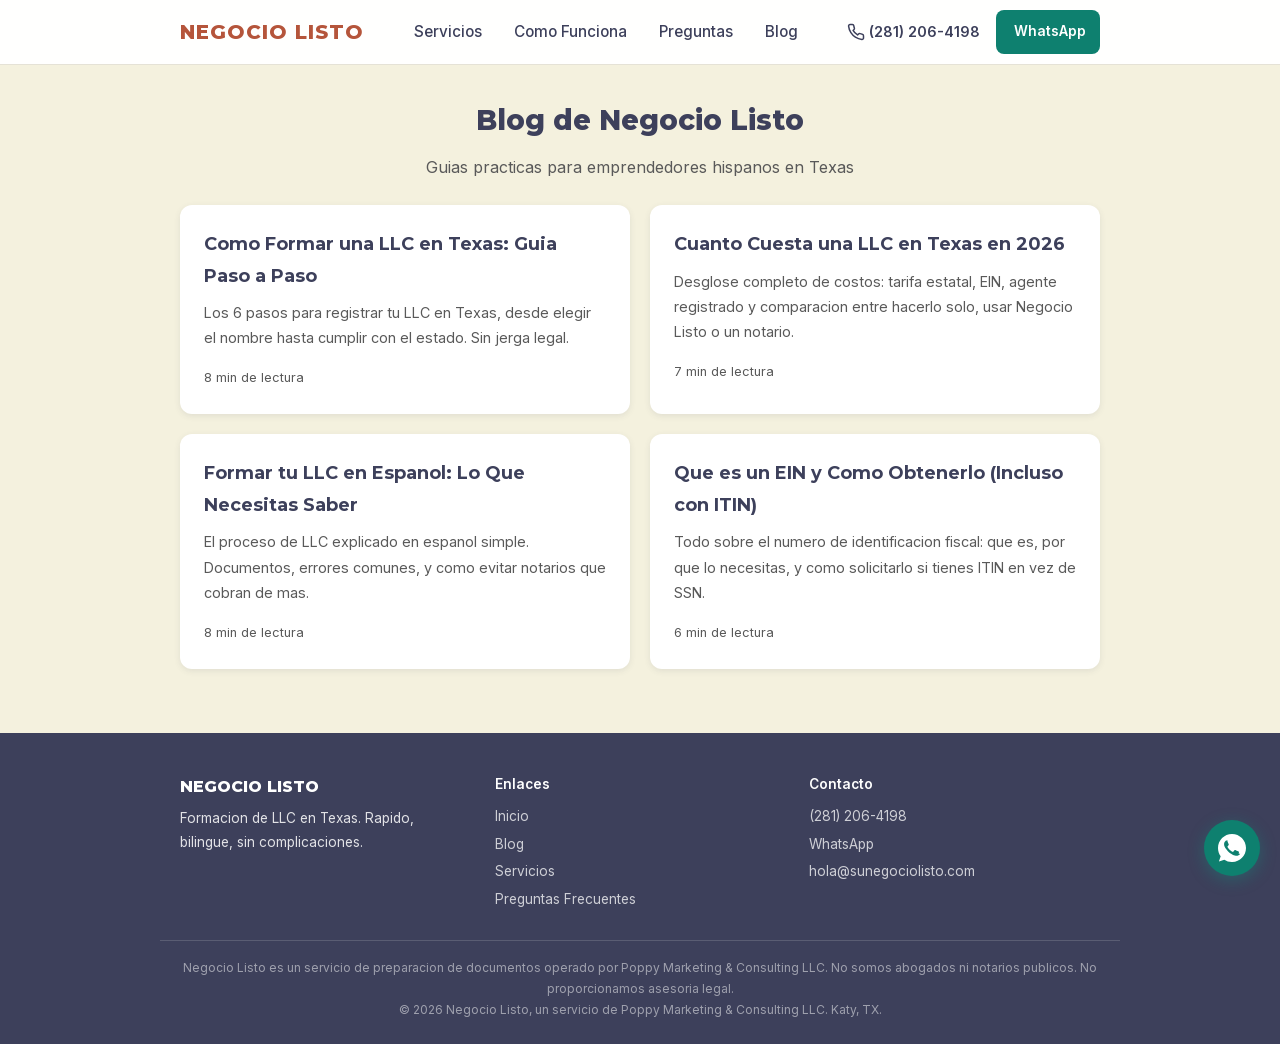
==== blog/index.html @ 9f263af0 "Fix blog mobile: full header with hamburger, image sizing, footer spacing - Replace simplified blog " ====
<!DOCTYPE html>
<html lang="es">
<head>
    <!-- Google tag (gtag.js) -->
    <script async src="https://www.googletagmanager.com/gtag/js?id=G-SRQN5S9XG2"></script>
    <script>
      window.dataLayer = window.dataLayer || [];
      function gtag(){dataLayer.push(arguments);}
      gtag('js', new Date());
      gtag('config', 'G-SRQN5S9XG2');
      gtag('config', 'AW-17962571856');
    </script>
    <!-- Meta Pixel -->
    <script>
    !function(f,b,e,v,n,t,s){if(f.fbq)return;n=f.fbq=function(){n.callMethod?
    n.callMethod.apply(n,arguments):n.queue.push(arguments)};if(!f._fbq)f._fbq=n;
    n.push=n;n.loaded=!0;n.version='2.0';n.queue=[];t=b.createElement(e);t.async=!0;
    t.src=v;s=b.getElementsByTagName(e)[0];s.parentNode.insertBefore(t,s)}(window,
    document,'script','https://connect.facebook.net/en_US/fbevents.js');
    fbq('init', '4319991371651967');
    fbq('track', 'PageView');
    </script>
    <noscript><img height="1" width="1" style="display:none" alt="" src="https://www.facebook.com/tr?id=4319991371651967&ev=PageView&noscript=1"/></noscript>

    <meta charset="UTF-8">
    <meta name="viewport" content="width=device-width, initial-scale=1.0">
    <title>Blog - Negocio Listo | Guias para Formar tu LLC en Texas</title>
    <meta name="description" content="Guias paso a paso para formar tu LLC en Texas. Costos, requisitos, EIN, ITIN y mas. Todo en espanol, sin complicaciones.">
    <meta name="robots" content="index, follow, max-snippet:-1, max-image-preview:large">
    <link rel="canonical" href="https://www.sunegociolisto.com/blog/">

    <!-- OG -->
    <meta property="og:title" content="Blog - Negocio Listo | Guias para tu LLC en Texas">
    <meta property="og:description" content="Guias paso a paso para formar tu LLC en Texas. Costos, requisitos, EIN, ITIN y mas. Todo en espanol.">
    <meta property="og:url" content="https://www.sunegociolisto.com/blog/">
    <meta property="og:type" content="website">
    <meta property="og:locale" content="es_US">
    <meta property="og:site_name" content="Negocio Listo">
    <meta property="og:image" content="https://www.sunegociolisto.com/og-image.png">

    <link rel="icon" type="image/svg+xml" href="/favicon.svg">
    <link rel="icon" type="image/png" href="/favicon.png">

    <link rel="preload" href="/fonts/montserrat-latin.woff2" as="font" type="font/woff2" crossorigin>
    <link rel="preload" href="/fonts/inter-latin.woff2" as="font" type="font/woff2" crossorigin>
    <link rel="stylesheet" href="/blog.css">
</head>
<body>

    <header class="header" id="header">
        <div class="header-container">
            <a href="/" class="logo"><span class="logo-text">NEGOCIO LISTO</span></a>
            <nav class="nav-desktop">
                <a href="/#servicios">Servicios</a>
                <a href="/#como-funciona">Como Funciona</a>
                <a href="/#preguntas">Preguntas</a>
                <a href="/blog/">Blog</a>
            </nav>
            <div class="header-actions">
                <a href="tel:+12812064198" class="header-phone" aria-label="Llamar">
                    <svg class="icon-sm" viewBox="0 0 24 24" fill="none" stroke="currentColor" stroke-width="2" stroke-linecap="round" stroke-linejoin="round"><path d="M22 16.92v3a2 2 0 01-2.18 2 19.79 19.79 0 01-8.63-3.07 19.5 19.5 0 01-6-6 19.79 19.79 0 01-3.07-8.67A2 2 0 014.11 2h3a2 2 0 012 1.72c.127.96.361 1.903.7 2.81a2 2 0 01-.45 2.11L8.09 9.91a16 16 0 006 6l1.27-1.27a2 2 0 012.11-.45c.907.339 1.85.573 2.81.7A2 2 0 0122 16.92z"/></svg>
                    <span class="phone-text">(281) 206-4198</span>
                </a>
                <a href="https://wa.me/message/NWCGJ4MXZO33G1" class="btn-whatsapp-header" target="_blank" rel="noopener" aria-label="WhatsApp">
                    <svg class="icon-sm" viewBox="0 0 24 24" fill="none" stroke="currentColor" stroke-width="2" stroke-linecap="round" stroke-linejoin="round"><path d="M21 11.5a8.38 8.38 0 01-.9 3.8 8.5 8.5 0 01-7.6 4.7 8.38 8.38 0 01-3.8-.9L3 21l1.9-5.7a8.38 8.38 0 01-.9-3.8 8.5 8.5 0 014.7-7.6 8.38 8.38 0 013.8-.9h.5a8.48 8.48 0 018 8v.5z"/></svg>
                    <span class="wa-text">WhatsApp</span>
                </a>
                <button class="hamburger" id="hamburger" aria-label="Menu">
                    <svg width="24" height="24" viewBox="0 0 24 24" fill="none" stroke="currentColor" stroke-width="2" stroke-linecap="round" stroke-linejoin="round"><line x1="3" y1="12" x2="21" y2="12"/><line x1="3" y1="6" x2="21" y2="6"/><line x1="3" y1="18" x2="21" y2="18"/></svg>
                </button>
            </div>
        </div>
        <nav class="nav-mobile" id="navMobile">
            <a href="/#servicios">Servicios</a>
            <a href="/#como-funciona">Como Funciona</a>
            <a href="/#preguntas">Preguntas</a>
            <a href="/blog/">Blog</a>
            <div class="nav-mobile-contact">
                <a href="tel:+12812064198" class="nav-contact-link">
                    <svg class="icon-sm" viewBox="0 0 24 24" fill="none" stroke="currentColor" stroke-width="2" stroke-linecap="round" stroke-linejoin="round"><path d="M22 16.92v3a2 2 0 01-2.18 2 19.79 19.79 0 01-8.63-3.07 19.5 19.5 0 01-6-6 19.79 19.79 0 01-3.07-8.67A2 2 0 014.11 2h3a2 2 0 012 1.72c.127.96.361 1.903.7 2.81a2 2 0 01-.45 2.11L8.09 9.91a16 16 0 006 6l1.27-1.27a2 2 0 012.11-.45c.907.339 1.85.573 2.81.7A2 2 0 0122 16.92z"/></svg>
                    (281) 206-4198
                </a>
                <a href="https://wa.me/message/NWCGJ4MXZO33G1" class="nav-contact-link nav-contact-whatsapp" target="_blank" rel="noopener">
                    <svg class="icon-sm" viewBox="0 0 24 24" fill="none" stroke="currentColor" stroke-width="2" stroke-linecap="round" stroke-linejoin="round"><path d="M21 11.5a8.38 8.38 0 01-.9 3.8 8.5 8.5 0 01-7.6 4.7 8.38 8.38 0 01-3.8-.9L3 21l1.9-5.7a8.38 8.38 0 01-.9-3.8 8.5 8.5 0 014.7-7.6 8.38 8.38 0 013.8-.9h.5a8.48 8.48 0 018 8v.5z"/></svg>
                    WhatsApp
                </a>
            </div>
        </nav>
    </header>
    <script>document.getElementById('hamburger').addEventListener('click',function(e){e.stopPropagation();document.getElementById('navMobile').classList.toggle('open')});document.addEventListener('click',function(e){var n=document.getElementById('navMobile'),h=document.getElementById('hamburger');if(!n.contains(e.target)&&!h.contains(e.target))n.classList.remove('open')});window.addEventListener('scroll',function(){document.getElementById('header').classList.toggle('scrolled',window.scrollY>20)})</script>

    <main class="container-wide">
        <div class="blog-index-header">
            <h1>Blog de Negocio Listo</h1>
            <p>Guias practicas para emprendedores hispanos en Texas</p>
        </div>

        <div class="blog-grid">
            <a href="/blog/como-formar-llc-en-texas" class="blog-card">
                <h2>Como Formar una LLC en Texas: Guia Paso a Paso</h2>
                <p>Los 6 pasos para registrar tu LLC en Texas, desde elegir el nombre hasta cumplir con el estado. Sin jerga legal.</p>
                <span class="card-meta">8 min de lectura</span>
            </a>

            <a href="/blog/cuanto-cuesta-llc-en-texas" class="blog-card">
                <h2>Cuanto Cuesta una LLC en Texas en 2026</h2>
                <p>Desglose completo de costos: tarifa estatal, EIN, agente registrado y comparacion entre hacerlo solo, usar Negocio Listo o un notario.</p>
                <span class="card-meta">7 min de lectura</span>
            </a>

            <a href="/blog/llc-en-espanol-texas" class="blog-card">
                <h2>Formar tu LLC en Espanol: Lo Que Necesitas Saber</h2>
                <p>El proceso de LLC explicado en espanol simple. Documentos, errores comunes, y como evitar notarios que cobran de mas.</p>
                <span class="card-meta">8 min de lectura</span>
            </a>

            <a href="/blog/que-es-ein-como-obtenerlo-itin" class="blog-card">
                <h2>Que es un EIN y Como Obtenerlo (Incluso con ITIN)</h2>
                <p>Todo sobre el numero de identificacion fiscal: que es, por que lo necesitas, y como solicitarlo si tienes ITIN en vez de SSN.</p>
                <span class="card-meta">6 min de lectura</span>
            </a>
        </div>
    </main>

    <footer class="blog-footer">
        <div class="footer-grid">
            <div>
                <p class="footer-logo">NEGOCIO LISTO</p>
                <p>Formacion de LLC en Texas. Rapido, bilingue, sin complicaciones.</p>
            </div>
            <div>
                <h4>Enlaces</h4>
                <ul>
                    <li><a href="/">Inicio</a></li>
                    <li><a href="/blog/">Blog</a></li>
                    <li><a href="/#servicios">Servicios</a></li>
                    <li><a href="/#preguntas">Preguntas Frecuentes</a></li>
                </ul>
            </div>
            <div>
                <h4>Contacto</h4>
                <ul>
                    <li><a href="tel:+12812064198">(281) 206-4198</a></li>
                    <li><a href="https://wa.me/message/NWCGJ4MXZO33G1" target="_blank" rel="noopener">WhatsApp</a></li>
                    <li><a href="mailto:hola@sunegociolisto.com">hola@sunegociolisto.com</a></li>
                </ul>
            </div>
        </div>
        <div class="footer-disclaimer">
            <p>Negocio Listo es un servicio de preparacion de documentos operado por Poppy Marketing & Consulting LLC. No somos abogados ni notarios publicos. No proporcionamos asesoria legal.</p>
            <p>&copy; 2026 Negocio Listo, un servicio de Poppy Marketing & Consulting LLC. Katy, TX.</p>
        </div>
    </footer>

    <a href="https://wa.me/message/NWCGJ4MXZO33G1" class="whatsapp-float" target="_blank" rel="noopener" aria-label="Chat en WhatsApp">
        <svg viewBox="0 0 32 32" width="28" height="28" fill="white"><path d="M16.004 0h-.008C7.174 0 0 7.176 0 16.004c0 3.502 1.128 6.744 3.046 9.378L1.054 31.29l6.118-1.958a15.907 15.907 0 008.832 2.672C24.826 32 32 24.826 32 16.004S24.826 0 16.004 0zm9.35 22.614c-.39 1.1-2.282 2.038-3.148 2.134-.794.088-1.794.124-2.896-.182a26.494 26.494 0 01-2.622-.97c-4.614-1.996-7.628-6.686-7.86-6.996-.232-.31-1.892-2.518-1.892-4.802s1.196-3.408 1.622-3.874c.426-.466.928-.582 1.236-.582.31 0 .618.002.888.016.286.014.668-.108.1046.798.39.932 1.322 3.228 1.438 3.46.116.232.194.504.038.812-.154.31-.232.504-.464.776-.232.274-.488.61-.696.82-.232.232-.474.484-.204.95.27.464 1.2 1.98 2.576 3.206 1.768 1.576 3.258 2.064 3.722 2.296.464.232.736.194.1006-.116.27-.31 1.158-1.35 1.466-1.816.31-.466.618-.388 1.044-.232.426.154 2.706 1.276 3.17 1.508.464.232.774.348.888.542.116.194.116 1.128-.274 2.228z"/></svg>
    </a>

</body>
</html>
---- blog.css ----
/* ==========================================
   NEGOCIO LISTO — Blog Stylesheet
   Brand: Terracotta / Deep Indigo / Soft Green / Sand
   Shared by all /blog/* pages (~4KB vs 44KB main styles.css)
   ========================================== */

@font-face {
    font-family: 'Montserrat';
    font-style: normal;
    font-weight: 600 800;
    font-display: optional;
    src: url(/fonts/montserrat-latin-ext.woff2) format('woff2');
    unicode-range: U+0100-02BA, U+02BD-02C5, U+02C7-02CC, U+02CE-02D7, U+02DD-02FF, U+0304, U+0308, U+0329, U+1D00-1DBF, U+1E00-1E9F, U+1EF2-1EFF, U+2020, U+20A0-20AB, U+20AD-20C0, U+2113, U+2C60-2C7F, U+A720-A7FF;
}
@font-face {
    font-family: 'Montserrat';
    font-style: normal;
    font-weight: 600 800;
    font-display: optional;
    src: url(/fonts/montserrat-latin.woff2) format('woff2');
    unicode-range: U+0000-00FF, U+0131, U+0152-0153, U+02BB-02BC, U+02C6, U+02DA, U+02DC, U+0304, U+0308, U+0329, U+2000-206F, U+20AC, U+2122, U+2191, U+2193, U+2212, U+2215, U+FEFF, U+FFFD;
}
@font-face {
    font-family: 'Inter';
    font-style: normal;
    font-weight: 400 700;
    font-display: optional;
    src: url(/fonts/inter-latin-ext.woff2) format('woff2');
    unicode-range: U+0100-02BA, U+02BD-02C5, U+02C7-02CC, U+02CE-02D7, U+02DD-02FF, U+0304, U+0308, U+0329, U+1D00-1DBF, U+1E00-1E9F, U+1EF2-1EFF, U+2020, U+20A0-20AB, U+20AD-20C0, U+2113, U+2C60-2C7F, U+A720-A7FF;
}
@font-face {
    font-family: 'Inter';
    font-style: normal;
    font-weight: 400 700;
    font-display: optional;
    src: url(/fonts/inter-latin.woff2) format('woff2');
    unicode-range: U+0000-00FF, U+0131, U+0152-0153, U+02BB-02BC, U+02C6, U+02DA, U+02DC, U+0304, U+0308, U+0329, U+2000-206F, U+20AC, U+2122, U+2191, U+2193, U+2212, U+2215, U+FEFF, U+FFFD;
}

:root {
    --color-primary: #E07A5F;
    --color-primary-dark: #B85A3F;
    --color-primary-light: #E8927D;
    --color-primary-text: #B5553B;
    --color-secondary: #3D405B;
    --color-accent: #81B29A;
    --color-accent-dark: #6A9A82;
    --color-accent-text: #2E6B4F;
    --color-background: #F4F1DE;
    --color-white: #FFFFFF;
    --color-light-gray: #F8F6F0;
    --color-medium-gray: #E5E2D6;
    --color-dark-gray: #595959;
    --color-text: #3D405B;
    --color-whatsapp: #0E806F;
    --color-whatsapp-dark: #075E54;
    --font-display: 'Montserrat', sans-serif;
    --font-body: 'Inter', sans-serif;
    --radius-sm: 0.375rem;
    --radius-md: 0.5rem;
    --radius-lg: 0.75rem;
    --shadow-sm: 0 2px 6px rgba(61, 64, 91, 0.1);
    --shadow-md: 0 4px 12px rgba(61, 64, 91, 0.1);
}

*, *::before, *::after { box-sizing: border-box; margin: 0; padding: 0; }

body {
    font-family: var(--font-body);
    color: var(--color-text);
    background: var(--color-background);
    line-height: 1.75;
    -webkit-font-smoothing: antialiased;
}

a { color: var(--color-primary-text); text-decoration: none; transition: color 150ms ease; }
a:hover { text-decoration: underline; }
img { max-width: 100%; display: block; }

/* Container */
.container { max-width: 720px; margin: 0 auto; padding: 0 1.25rem; }
.container-wide { max-width: 960px; margin: 0 auto; padding: 0 1.25rem; }

/* ---- Header (matches main site) ---- */
.header {
    position: fixed;
    top: 0;
    left: 0;
    right: 0;
    z-index: 1000;
    background: rgba(255, 255, 255, 0.97);
    backdrop-filter: blur(8px);
    border-bottom: 1px solid var(--color-medium-gray);
}
.header.scrolled { box-shadow: var(--shadow-md); }
.header-container {
    display: flex;
    align-items: center;
    justify-content: space-between;
    height: 64px;
    max-width: 960px;
    margin: 0 auto;
    padding: 0 1.25rem;
}
.logo { text-decoration: none; }
.logo:hover { text-decoration: none; }
.logo-text {
    font-family: var(--font-display);
    font-weight: 800;
    font-size: 1.25rem;
    color: var(--color-primary-text);
    letter-spacing: 0.05em;
}
.nav-desktop {
    display: none;
    align-items: center;
    gap: 2rem;
}
.nav-desktop a {
    color: var(--color-secondary);
    font-weight: 500;
    font-size: 0.95rem;
    position: relative;
}
.nav-desktop a::after {
    content: '';
    position: absolute;
    bottom: -4px;
    left: 0;
    width: 0;
    height: 2px;
    background-color: var(--color-primary);
    transition: width 0.3s ease;
}
.nav-desktop a:hover { color: var(--color-primary-text); text-decoration: none; }
.nav-desktop a:hover::after { width: 100%; }
.header-actions {
    display: flex;
    align-items: center;
    gap: 1rem;
}
.header-phone {
    display: none;
    align-items: center;
    gap: 0.25rem;
    color: var(--color-secondary);
    font-weight: 600;
    font-size: 0.9rem;
}
.header-phone:hover { color: var(--color-primary-text); text-decoration: none; }
.header-phone .icon-sm { width: 18px; height: 18px; }
.phone-text { display: none; }
.btn-whatsapp-header {
    display: none;
    align-items: center;
    gap: 0.25rem;
    background-color: var(--color-whatsapp);
    color: var(--color-white);
    padding: 0.5rem 0.875rem;
    border-radius: var(--radius-md);
    font-size: 0.85rem;
    font-weight: 600;
    min-height: 44px;
    min-width: 44px;
    justify-content: center;
}
.btn-whatsapp-header:hover { background-color: var(--color-whatsapp-dark); color: var(--color-white); text-decoration: none; }
.wa-text { display: none; }
.hamburger {
    display: flex;
    align-items: center;
    justify-content: center;
    background: none;
    border: none;
    cursor: pointer;
    padding: 0.5rem;
    min-height: 44px;
    min-width: 44px;
    color: var(--color-secondary);
}
.nav-mobile {
    display: none;
    flex-direction: column;
    background: var(--color-white);
    border-top: 1px solid var(--color-medium-gray);
    padding: 1rem 1.5rem;
}
.nav-mobile.open { display: flex; }
.nav-mobile a {
    padding: 1rem 0;
    color: var(--color-secondary);
    font-weight: 500;
    border-bottom: 1px solid var(--color-medium-gray);
}
.nav-mobile a:hover { text-decoration: none; color: var(--color-primary-text); }
.nav-mobile a:last-child { border-bottom: none; }
.nav-mobile-contact {
    display: flex;
    gap: 1rem;
    padding: 1rem 0 0;
    margin-top: 0.5rem;
    border-top: 1px solid var(--color-medium-gray);
}
.nav-contact-link {
    display: flex;
    align-items: center;
    gap: 0.3rem;
    padding: 0.5rem 1rem;
    font-size: 0.85rem;
    font-weight: 600;
    border-radius: var(--radius-md);
    flex: 1;
    justify-content: center;
    color: var(--color-primary-text);
    background: var(--color-background);
}
.nav-contact-link:hover { text-decoration: none; }
.nav-contact-link .icon-sm { width: 16px; height: 16px; }
.nav-contact-whatsapp {
    background: var(--color-whatsapp);
    color: var(--color-white);
}
.nav-contact-whatsapp:hover { color: var(--color-white); background: var(--color-whatsapp-dark); }

/* ---- Breadcrumb ---- */
.breadcrumb {
    font-size: 0.8125rem;
    color: var(--color-dark-gray);
    padding: calc(64px + 1rem) 0 0;
}
.breadcrumb a { color: var(--color-dark-gray); }
.breadcrumb a:hover { color: var(--color-primary-text); }
.breadcrumb span { margin: 0 0.375rem; }

/* ---- Article ---- */
.article { padding: 1.5rem 0 3rem; }
.post-meta {
    font-size: 0.8125rem;
    color: var(--color-dark-gray);
    margin-bottom: 0.75rem;
}
.article h1 {
    font-family: var(--font-display);
    font-weight: 800;
    font-size: 1.75rem;
    line-height: 1.25;
    color: var(--color-secondary);
    margin-bottom: 1.5rem;
}
.article-hero {
    width: 100%;
    max-height: 280px;
    object-fit: cover;
    border-radius: var(--radius-lg);
    box-shadow: var(--shadow-sm);
    margin-bottom: 1.5rem;
}
.article h2 {
    font-family: var(--font-display);
    font-weight: 700;
    font-size: 1.375rem;
    color: var(--color-secondary);
    margin: 2.5rem 0 0.75rem;
    padding-top: 0.5rem;
}
.article h3 {
    font-family: var(--font-display);
    font-weight: 700;
    font-size: 1.125rem;
    color: var(--color-secondary);
    margin: 1.75rem 0 0.5rem;
}
.article p { margin-bottom: 1rem; }
.article ul, .article ol { margin: 0 0 1rem 1.5rem; }
.article li { margin-bottom: 0.375rem; }
.article strong { font-weight: 600; color: var(--color-secondary); }

/* ---- TL;DR Summary ---- */
.tldr {
    background: var(--color-white);
    border-left: 4px solid var(--color-primary);
    border-radius: 0 var(--radius-md) var(--radius-md) 0;
    padding: 1rem 1.25rem;
    margin-bottom: 1.75rem;
    font-size: 0.95rem;
}
.tldr strong {
    display: block;
    font-family: var(--font-display);
    font-size: 0.8125rem;
    text-transform: uppercase;
    letter-spacing: 0.5px;
    color: var(--color-primary-text);
    margin-bottom: 0.375rem;
}
.tldr p { margin: 0; }

/* ---- Table of Contents ---- */
.toc {
    background: var(--color-white);
    border: 1px solid var(--color-medium-gray);
    border-radius: var(--radius-lg);
    padding: 1.25rem 1.5rem;
    margin-bottom: 2rem;
}
.toc-title {
    font-family: var(--font-display);
    font-weight: 700;
    font-size: 0.9375rem;
    margin-bottom: 0.625rem;
    color: var(--color-secondary);
}
.toc ol { margin: 0; padding-left: 1.25rem; }
.toc li { margin-bottom: 0.25rem; font-size: 0.9rem; }
.toc a { color: var(--color-primary-text); }

/* ---- Tables ---- */
.article table {
    width: 100%;
    border-collapse: collapse;
    margin: 1.25rem 0 1.5rem;
    font-size: 0.9rem;
    background: var(--color-white);
    border-radius: var(--radius-md);
    overflow: hidden;
    box-shadow: var(--shadow-sm);
}
.article th {
    background: var(--color-secondary);
    color: var(--color-white);
    font-weight: 600;
    text-align: left;
    padding: 0.75rem 1rem;
    font-size: 0.85rem;
}
.article td {
    padding: 0.625rem 1rem;
    border-bottom: 1px solid var(--color-medium-gray);
}
.article tr:last-child td { border-bottom: none; }
.table-wrap { overflow-x: auto; -webkit-overflow-scrolling: touch; }

/* ---- CTA Box ---- */
.cta-box {
    background: var(--color-white);
    border: 2px solid var(--color-primary-light);
    border-radius: var(--radius-lg);
    padding: 1.5rem;
    margin: 2rem 0;
    text-align: center;
}
.cta-box p {
    font-family: var(--font-display);
    font-weight: 700;
    font-size: 1.0625rem;
    color: var(--color-secondary);
    margin-bottom: 0.75rem;
}
.cta-box .btn-wa {
    display: inline-flex;
    align-items: center;
    gap: 0.5rem;
    background: var(--color-whatsapp);
    color: var(--color-white);
    font-weight: 600;
    font-size: 0.9375rem;
    padding: 0.75rem 1.5rem;
    border-radius: var(--radius-md);
    transition: background 150ms ease;
}
.cta-box .btn-wa:hover { background: var(--color-whatsapp-dark); text-decoration: none; }
.cta-box .btn-wa svg { flex-shrink: 0; }
.cta-box .cta-secondary {
    display: block;
    margin-top: 0.625rem;
    font-size: 0.8125rem;
    color: var(--color-dark-gray);
}
.cta-box .cta-secondary a { color: var(--color-primary-text); font-weight: 500; }

/* ---- FAQ Section ---- */
.faq-section { margin: 2.5rem 0 1.5rem; }
.faq-section h2 { margin-top: 0; }
.faq-item { margin-bottom: 1rem; }
.faq-item dt {
    font-weight: 600;
    color: var(--color-secondary);
    margin-bottom: 0.25rem;
}
.faq-item dd { margin: 0 0 0 0; }

/* ---- Disclaimer ---- */
.legal-disclaimer {
    background: var(--color-light-gray);
    border-left: 3px solid var(--color-medium-gray);
    padding: 0.875rem 1rem;
    font-size: 0.8125rem;
    color: var(--color-dark-gray);
    border-radius: 0 var(--radius-sm) var(--radius-sm) 0;
    margin: 2rem 0;
}

/* ---- Related Posts ---- */
.related-posts {
    border-top: 1px solid var(--color-medium-gray);
    padding-top: 2rem;
    margin-top: 2rem;
    padding-bottom: 3rem;
}
.related-posts h2 { margin-top: 0; font-size: 1.25rem; }
.related-grid {
    display: grid;
    grid-template-columns: 1fr;
    gap: 1rem;
    margin-top: 1rem;
}
.related-card {
    background: var(--color-white);
    border-radius: var(--radius-lg);
    padding: 1.25rem;
    box-shadow: var(--shadow-sm);
    transition: box-shadow 150ms ease, transform 150ms ease;
}
.related-card:hover { box-shadow: var(--shadow-md); transform: translateY(-2px); text-decoration: none; }
.related-card h3 {
    font-family: var(--font-display);
    font-weight: 700;
    font-size: 1rem;
    color: var(--color-secondary);
    margin: 0 0 0.375rem;
}
.related-card p { font-size: 0.85rem; color: var(--color-dark-gray); margin: 0; }

/* ---- Blog Index Cards ---- */
.blog-index-header {
    text-align: center;
    padding: calc(64px + 2rem) 0 1.5rem;
}
.blog-index-header h1 {
    font-family: var(--font-display);
    font-weight: 800;
    font-size: 1.75rem;
    color: var(--color-secondary);
}
.blog-index-header p {
    color: var(--color-dark-gray);
    margin-top: 0.5rem;
    font-size: 1rem;
}
.blog-grid {
    display: grid;
    grid-template-columns: 1fr;
    gap: 1.25rem;
    padding-bottom: 4rem;
}
.blog-card {
    display: block;
    background: var(--color-white);
    border-radius: var(--radius-lg);
    padding: 1.5rem;
    box-shadow: var(--shadow-sm);
    transition: box-shadow 150ms ease, transform 150ms ease;
}
.blog-card:hover { box-shadow: var(--shadow-md); transform: translateY(-2px); text-decoration: none; }
.blog-card h2 {
    font-family: var(--font-display);
    font-weight: 700;
    font-size: 1.125rem;
    color: var(--color-secondary);
    margin: 0 0 0.5rem;
}
.blog-card p { font-size: 0.9rem; color: var(--color-dark-gray); margin: 0 0 0.75rem; }
.blog-card .card-meta { font-size: 0.8rem; color: var(--color-dark-gray); }
.blog-card .read-more { color: var(--color-primary-text); font-weight: 600; font-size: 0.875rem; }

/* ---- Footer ---- */
.blog-footer {
    background: var(--color-secondary);
    color: rgba(255, 255, 255, 0.85);
    padding: 2.5rem 0 1.5rem;
    font-size: 0.85rem;
}
.footer-grid {
    display: grid;
    grid-template-columns: 1fr;
    gap: 1.5rem;
    max-width: 960px;
    margin: 0 auto;
    padding: 0 1.25rem;
}
.blog-footer .footer-logo {
    font-family: var(--font-display);
    font-weight: 800;
    font-size: 1rem;
    color: var(--color-white);
    margin-bottom: 0.375rem;
}
.blog-footer h4 {
    color: var(--color-white);
    font-size: 0.85rem;
    font-weight: 600;
    margin-bottom: 0.5rem;
}
.blog-footer ul { list-style: none; }
.blog-footer li { margin-bottom: 0.25rem; }
.blog-footer a { color: rgba(255, 255, 255, 0.75); }
.blog-footer a:hover { color: var(--color-white); text-decoration: none; }
.footer-disclaimer {
    border-top: 1px solid rgba(255, 255, 255, 0.15);
    margin-top: 1.5rem;
    padding-top: 1rem;
    max-width: 960px;
    margin-left: auto;
    margin-right: auto;
    padding-left: 1.25rem;
    padding-right: 1.25rem;
    font-size: 0.75rem;
    color: rgba(255, 255, 255, 0.5);
    text-align: center;
}

/* ---- WhatsApp Float ---- */
.whatsapp-float {
    position: fixed;
    bottom: 24px;
    right: 20px;
    width: 56px;
    height: 56px;
    background: var(--color-whatsapp);
    border-radius: 50%;
    display: flex;
    align-items: center;
    justify-content: center;
    box-shadow: 0 4px 16px rgba(18, 140, 126, 0.4);
    z-index: 999;
    transition: transform 0.3s ease, box-shadow 0.3s ease;
}
.whatsapp-float:hover {
    transform: scale(1.1);
    box-shadow: 0 6px 24px rgba(18, 140, 126, 0.5);
}

/* ---- Responsive ---- */
@media (min-width: 640px) {
    .related-grid { grid-template-columns: repeat(2, 1fr); }
    .blog-grid { grid-template-columns: repeat(2, 1fr); }
    .footer-grid { grid-template-columns: repeat(3, 1fr); }
    .article h1 { font-size: 2rem; }
    .article-hero { max-height: 360px; }
}

@media (min-width: 768px) {
    .article h1 { font-size: 2.25rem; }
    .article h2 { font-size: 1.5rem; }
    .header-phone { display: flex; }
    .btn-whatsapp-header { display: flex; }
    .phone-text { display: inline; }
    .wa-text { display: inline; }
    .article-hero { max-height: none; }
}

@media (min-width: 1024px) {
    .nav-desktop { display: flex; }
    .hamburger { display: none; }
}

@media (prefers-reduced-motion: reduce) {
    .whatsapp-float { transition: none; }
    .related-card, .blog-card { transition: none; }
}

@media print {
    .blog-header, .whatsapp-float, .cta-box { display: none; }
    body { color: #000; background: #fff; }
}
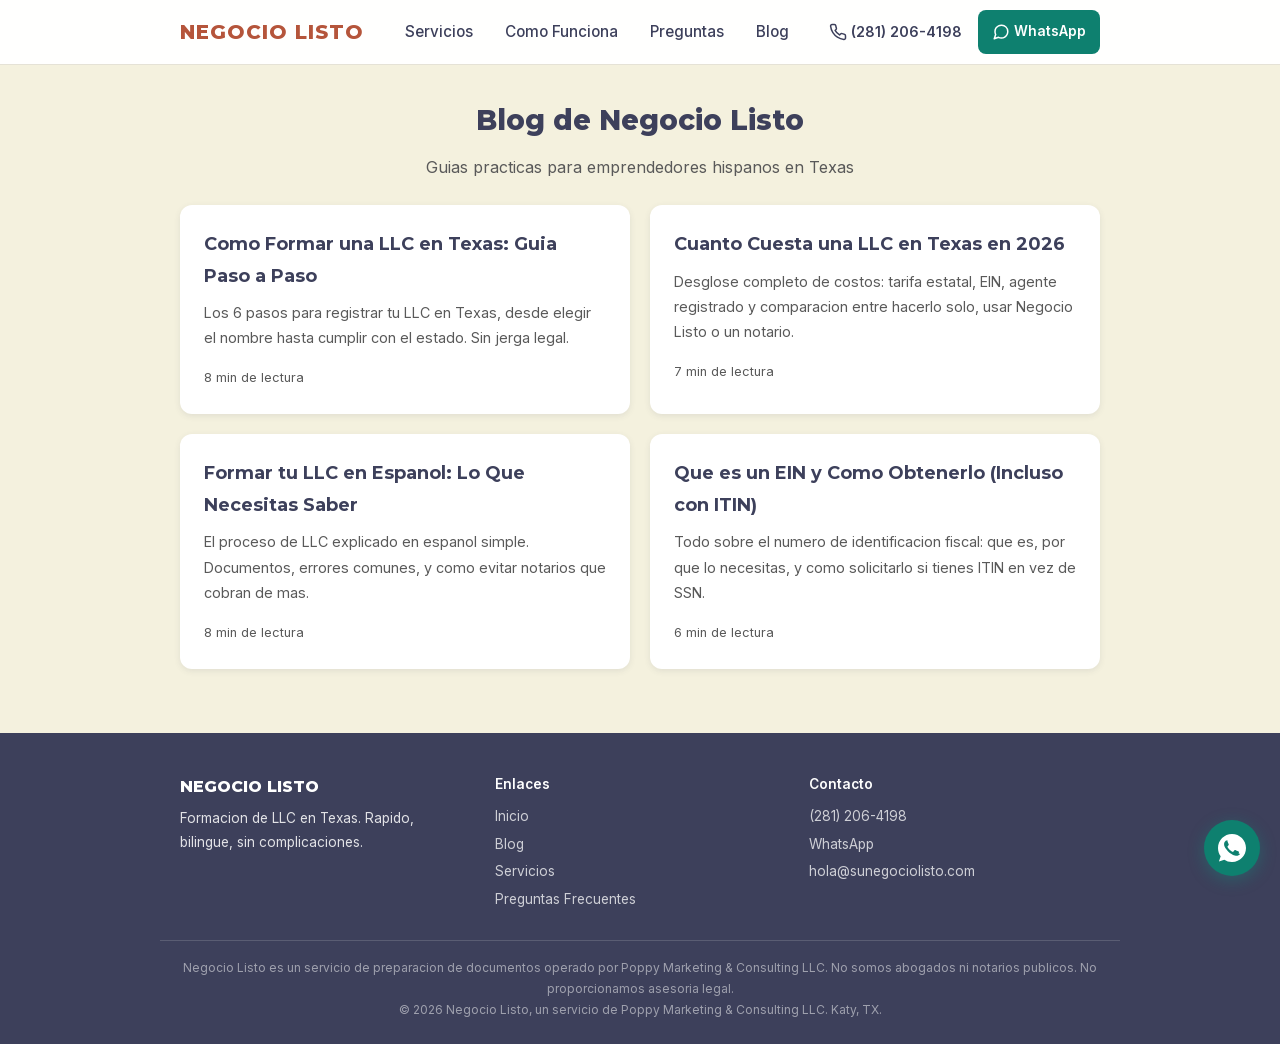
==== commit 6b5b9699: "Fix oversized SVG icons on mobile blog pages Add explicit width/height attributes to all inline SVGs" ====
--- a/blog/index.html
+++ b/blog/index.html
@@ -58,11 +58,11 @@
             </nav>
             <div class="header-actions">
                 <a href="tel:+12812064198" class="header-phone" aria-label="Llamar">
-                    <svg class="icon-sm" viewBox="0 0 24 24" fill="none" stroke="currentColor" stroke-width="2" stroke-linecap="round" stroke-linejoin="round"><path d="M22 16.92v3a2 2 0 01-2.18 2 19.79 19.79 0 01-8.63-3.07 19.5 19.5 0 01-6-6 19.79 19.79 0 01-3.07-8.67A2 2 0 014.11 2h3a2 2 0 012 1.72c.127.96.361 1.903.7 2.81a2 2 0 01-.45 2.11L8.09 9.91a16 16 0 006 6l1.27-1.27a2 2 0 012.11-.45c.907.339 1.85.573 2.81.7A2 2 0 0122 16.92z"/></svg>
+                    <svg class="icon-sm" width="18" height="18" viewBox="0 0 24 24" fill="none" stroke="currentColor" stroke-width="2" stroke-linecap="round" stroke-linejoin="round"><path d="M22 16.92v3a2 2 0 01-2.18 2 19.79 19.79 0 01-8.63-3.07 19.5 19.5 0 01-6-6 19.79 19.79 0 01-3.07-8.67A2 2 0 014.11 2h3a2 2 0 012 1.72c.127.96.361 1.903.7 2.81a2 2 0 01-.45 2.11L8.09 9.91a16 16 0 006 6l1.27-1.27a2 2 0 012.11-.45c.907.339 1.85.573 2.81.7A2 2 0 0122 16.92z"/></svg>
                     <span class="phone-text">(281) 206-4198</span>
                 </a>
                 <a href="https://wa.me/message/NWCGJ4MXZO33G1" class="btn-whatsapp-header" target="_blank" rel="noopener" aria-label="WhatsApp">
-                    <svg class="icon-sm" viewBox="0 0 24 24" fill="none" stroke="currentColor" stroke-width="2" stroke-linecap="round" stroke-linejoin="round"><path d="M21 11.5a8.38 8.38 0 01-.9 3.8 8.5 8.5 0 01-7.6 4.7 8.38 8.38 0 01-3.8-.9L3 21l1.9-5.7a8.38 8.38 0 01-.9-3.8 8.5 8.5 0 014.7-7.6 8.38 8.38 0 013.8-.9h.5a8.48 8.48 0 018 8v.5z"/></svg>
+                    <svg class="icon-sm" width="18" height="18" viewBox="0 0 24 24" fill="none" stroke="currentColor" stroke-width="2" stroke-linecap="round" stroke-linejoin="round"><path d="M21 11.5a8.38 8.38 0 01-.9 3.8 8.5 8.5 0 01-7.6 4.7 8.38 8.38 0 01-3.8-.9L3 21l1.9-5.7a8.38 8.38 0 01-.9-3.8 8.5 8.5 0 014.7-7.6 8.38 8.38 0 013.8-.9h.5a8.48 8.48 0 018 8v.5z"/></svg>
                     <span class="wa-text">WhatsApp</span>
                 </a>
                 <button class="hamburger" id="hamburger" aria-label="Menu">
@@ -77,11 +77,11 @@
             <a href="/blog/">Blog</a>
             <div class="nav-mobile-contact">
                 <a href="tel:+12812064198" class="nav-contact-link">
-                    <svg class="icon-sm" viewBox="0 0 24 24" fill="none" stroke="currentColor" stroke-width="2" stroke-linecap="round" stroke-linejoin="round"><path d="M22 16.92v3a2 2 0 01-2.18 2 19.79 19.79 0 01-8.63-3.07 19.5 19.5 0 01-6-6 19.79 19.79 0 01-3.07-8.67A2 2 0 014.11 2h3a2 2 0 012 1.72c.127.96.361 1.903.7 2.81a2 2 0 01-.45 2.11L8.09 9.91a16 16 0 006 6l1.27-1.27a2 2 0 012.11-.45c.907.339 1.85.573 2.81.7A2 2 0 0122 16.92z"/></svg>
+                    <svg class="icon-sm" width="18" height="18" viewBox="0 0 24 24" fill="none" stroke="currentColor" stroke-width="2" stroke-linecap="round" stroke-linejoin="round"><path d="M22 16.92v3a2 2 0 01-2.18 2 19.79 19.79 0 01-8.63-3.07 19.5 19.5 0 01-6-6 19.79 19.79 0 01-3.07-8.67A2 2 0 014.11 2h3a2 2 0 012 1.72c.127.96.361 1.903.7 2.81a2 2 0 01-.45 2.11L8.09 9.91a16 16 0 006 6l1.27-1.27a2 2 0 012.11-.45c.907.339 1.85.573 2.81.7A2 2 0 0122 16.92z"/></svg>
                     (281) 206-4198
                 </a>
                 <a href="https://wa.me/message/NWCGJ4MXZO33G1" class="nav-contact-link nav-contact-whatsapp" target="_blank" rel="noopener">
-                    <svg class="icon-sm" viewBox="0 0 24 24" fill="none" stroke="currentColor" stroke-width="2" stroke-linecap="round" stroke-linejoin="round"><path d="M21 11.5a8.38 8.38 0 01-.9 3.8 8.5 8.5 0 01-7.6 4.7 8.38 8.38 0 01-3.8-.9L3 21l1.9-5.7a8.38 8.38 0 01-.9-3.8 8.5 8.5 0 014.7-7.6 8.38 8.38 0 013.8-.9h.5a8.48 8.48 0 018 8v.5z"/></svg>
+                    <svg class="icon-sm" width="18" height="18" viewBox="0 0 24 24" fill="none" stroke="currentColor" stroke-width="2" stroke-linecap="round" stroke-linejoin="round"><path d="M21 11.5a8.38 8.38 0 01-.9 3.8 8.5 8.5 0 01-7.6 4.7 8.38 8.38 0 01-3.8-.9L3 21l1.9-5.7a8.38 8.38 0 01-.9-3.8 8.5 8.5 0 014.7-7.6 8.38 8.38 0 013.8-.9h.5a8.48 8.48 0 018 8v.5z"/></svg>
                     WhatsApp
                 </a>
             </div>
--- a/blog.css
+++ b/blog.css
@@ -76,6 +76,8 @@
 a { color: var(--color-primary-text); text-decoration: none; transition: color 150ms ease; }
 a:hover { text-decoration: underline; }
 img { max-width: 100%; display: block; }
+.icon-sm { width: 18px; height: 18px; flex-shrink: 0; }
+svg.icon-sm { width: 18px; height: 18px; }
 
 /* Container */
 .container { max-width: 720px; margin: 0 auto; padding: 0 1.25rem; }
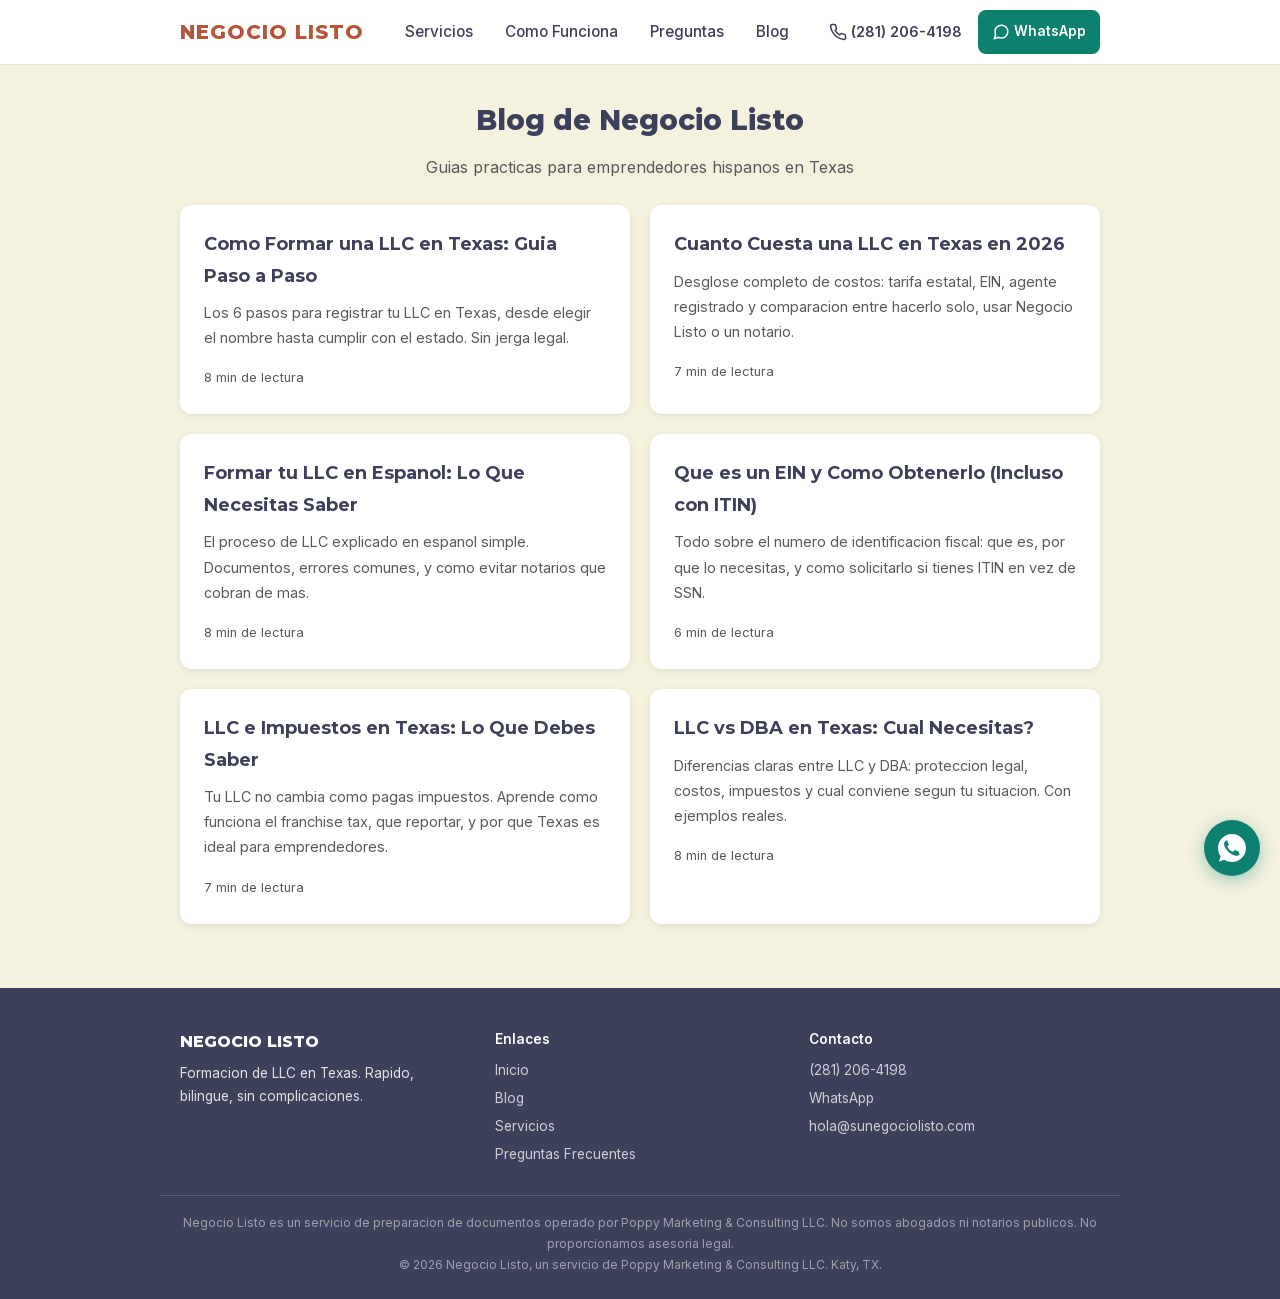
==== commit 76dc475b: "Add 2 SEO blog posts (impuestos + LLC vs DBA) and update blog index/sitemap - LLC e Impuestos en Tex" ====
--- a/blog/index.html
+++ b/blog/index.html
@@ -17,8 +17,12 @@
     n.push=n;n.loaded=!0;n.version='2.0';n.queue=[];t=b.createElement(e);t.async=!0;
     t.src=v;s=b.getElementsByTagName(e)[0];s.parentNode.insertBefore(t,s)}(window,
     document,'script','https://connect.facebook.net/en_US/fbevents.js');
+    fbq('set', 'autoConfig', 'false', '4319991371651967');
     fbq('init', '4319991371651967');
     fbq('track', 'PageView');
+    </script>
+    <script>
+    document.addEventListener('click',function(e){var a=e.target.closest('a');if(a&&(a.href.indexOf('wa.me')!==-1||a.href.indexOf('tel:')===0)){fbq('track','Lead')}});
     </script>
     <noscript><img height="1" width="1" style="display:none" alt="" src="https://www.facebook.com/tr?id=4319991371651967&ev=PageView&noscript=1"/></noscript>
 
@@ -41,9 +45,34 @@
     <link rel="icon" type="image/svg+xml" href="/favicon.svg">
     <link rel="icon" type="image/png" href="/favicon.png">
 
+    <link rel="preconnect" href="https://www.googletagmanager.com" crossorigin>
+    <link rel="preconnect" href="https://connect.facebook.net" crossorigin>
     <link rel="preload" href="/fonts/montserrat-latin.woff2" as="font" type="font/woff2" crossorigin>
     <link rel="preload" href="/fonts/inter-latin.woff2" as="font" type="font/woff2" crossorigin>
     <link rel="stylesheet" href="/blog.css">
+
+    <script type="application/ld+json">
+    {
+      "@context": "https://schema.org",
+      "@type": "CollectionPage",
+      "name": "Blog de Negocio Listo",
+      "description": "Guias paso a paso para formar tu LLC en Texas. Costos, requisitos, EIN, ITIN y mas. Todo en espanol.",
+      "url": "https://www.sunegociolisto.com/blog/",
+      "inLanguage": "es",
+      "publisher": {"@type": "Organization", "name": "Negocio Listo", "url": "https://www.sunegociolisto.com", "logo": {"@type": "ImageObject", "url": "https://www.sunegociolisto.com/og-image.png"}},
+      "mainEntity": {
+        "@type": "ItemList",
+        "itemListElement": [
+          {"@type": "ListItem", "position": 1, "url": "https://www.sunegociolisto.com/blog/como-formar-llc-en-texas", "name": "Como Formar una LLC en Texas: Guia Paso a Paso"},
+          {"@type": "ListItem", "position": 2, "url": "https://www.sunegociolisto.com/blog/cuanto-cuesta-llc-en-texas", "name": "Cuanto Cuesta una LLC en Texas en 2026"},
+          {"@type": "ListItem", "position": 3, "url": "https://www.sunegociolisto.com/blog/llc-en-espanol-texas", "name": "Formar tu LLC en Espanol: Lo Que Necesitas Saber"},
+          {"@type": "ListItem", "position": 4, "url": "https://www.sunegociolisto.com/blog/que-es-ein-como-obtenerlo-itin", "name": "Que es un EIN y Como Obtenerlo (Incluso con ITIN)"},
+          {"@type": "ListItem", "position": 5, "url": "https://www.sunegociolisto.com/blog/llc-impuestos-texas", "name": "LLC e Impuestos en Texas: Lo Que Debes Saber"},
+          {"@type": "ListItem", "position": 6, "url": "https://www.sunegociolisto.com/blog/llc-vs-dba-texas", "name": "LLC vs DBA en Texas: Cual Necesitas?"}
+        ]
+      }
+    }
+    </script>
 </head>
 <body>
 
@@ -119,6 +148,18 @@
                 <p>Todo sobre el numero de identificacion fiscal: que es, por que lo necesitas, y como solicitarlo si tienes ITIN en vez de SSN.</p>
                 <span class="card-meta">6 min de lectura</span>
             </a>
+
+            <a href="/blog/llc-impuestos-texas" class="blog-card">
+                <h2>LLC e Impuestos en Texas: Lo Que Debes Saber</h2>
+                <p>Tu LLC no cambia como pagas impuestos. Aprende como funciona el franchise tax, que reportar, y por que Texas es ideal para emprendedores.</p>
+                <span class="card-meta">7 min de lectura</span>
+            </a>
+
+            <a href="/blog/llc-vs-dba-texas" class="blog-card">
+                <h2>LLC vs DBA en Texas: Cual Necesitas?</h2>
+                <p>Diferencias claras entre LLC y DBA: proteccion legal, costos, impuestos y cual conviene segun tu situacion. Con ejemplos reales.</p>
+                <span class="card-meta">8 min de lectura</span>
+            </a>
         </div>
     </main>
 
--- a/blog.css
+++ b/blog.css
@@ -8,7 +8,7 @@
     font-family: 'Montserrat';
     font-style: normal;
     font-weight: 600 800;
-    font-display: optional;
+    font-display: swap;
     src: url(/fonts/montserrat-latin-ext.woff2) format('woff2');
     unicode-range: U+0100-02BA, U+02BD-02C5, U+02C7-02CC, U+02CE-02D7, U+02DD-02FF, U+0304, U+0308, U+0329, U+1D00-1DBF, U+1E00-1E9F, U+1EF2-1EFF, U+2020, U+20A0-20AB, U+20AD-20C0, U+2113, U+2C60-2C7F, U+A720-A7FF;
 }
@@ -16,7 +16,7 @@
     font-family: 'Montserrat';
     font-style: normal;
     font-weight: 600 800;
-    font-display: optional;
+    font-display: swap;
     src: url(/fonts/montserrat-latin.woff2) format('woff2');
     unicode-range: U+0000-00FF, U+0131, U+0152-0153, U+02BB-02BC, U+02C6, U+02DA, U+02DC, U+0304, U+0308, U+0329, U+2000-206F, U+20AC, U+2122, U+2191, U+2193, U+2212, U+2215, U+FEFF, U+FFFD;
 }
@@ -24,7 +24,7 @@
     font-family: 'Inter';
     font-style: normal;
     font-weight: 400 700;
-    font-display: optional;
+    font-display: swap;
     src: url(/fonts/inter-latin-ext.woff2) format('woff2');
     unicode-range: U+0100-02BA, U+02BD-02C5, U+02C7-02CC, U+02CE-02D7, U+02DD-02FF, U+0304, U+0308, U+0329, U+1D00-1DBF, U+1E00-1E9F, U+1EF2-1EFF, U+2020, U+20A0-20AB, U+20AD-20C0, U+2113, U+2C60-2C7F, U+A720-A7FF;
 }
@@ -32,7 +32,7 @@
     font-family: 'Inter';
     font-style: normal;
     font-weight: 400 700;
-    font-display: optional;
+    font-display: swap;
     src: url(/fonts/inter-latin.woff2) format('woff2');
     unicode-range: U+0000-00FF, U+0131, U+0152-0153, U+02BB-02BC, U+02C6, U+02DA, U+02DC, U+0304, U+0308, U+0329, U+2000-206F, U+20AC, U+2122, U+2191, U+2193, U+2212, U+2215, U+FEFF, U+FFFD;
 }
@@ -340,7 +340,26 @@
     border-bottom: 1px solid var(--color-medium-gray);
 }
 .article tr:last-child td { border-bottom: none; }
-.table-wrap { overflow-x: auto; -webkit-overflow-scrolling: touch; }
+.table-wrap {
+    overflow-x: auto;
+    -webkit-overflow-scrolling: touch;
+    position: relative;
+}
+.table-wrap::after {
+    content: '';
+    position: absolute;
+    top: 0;
+    right: 0;
+    bottom: 0;
+    width: 24px;
+    background: linear-gradient(to right, transparent, rgba(244,241,222,0.8));
+    pointer-events: none;
+    opacity: 1;
+    transition: opacity 0.3s;
+}
+@media (min-width: 768px) {
+    .table-wrap::after { display: none; }
+}
 
 /* ---- CTA Box ---- */
 .cta-box {
@@ -572,6 +591,6 @@
 }
 
 @media print {
-    .blog-header, .whatsapp-float, .cta-box { display: none; }
+    .header, .whatsapp-float, .cta-box { display: none; }
     body { color: #000; background: #fff; }
 }
